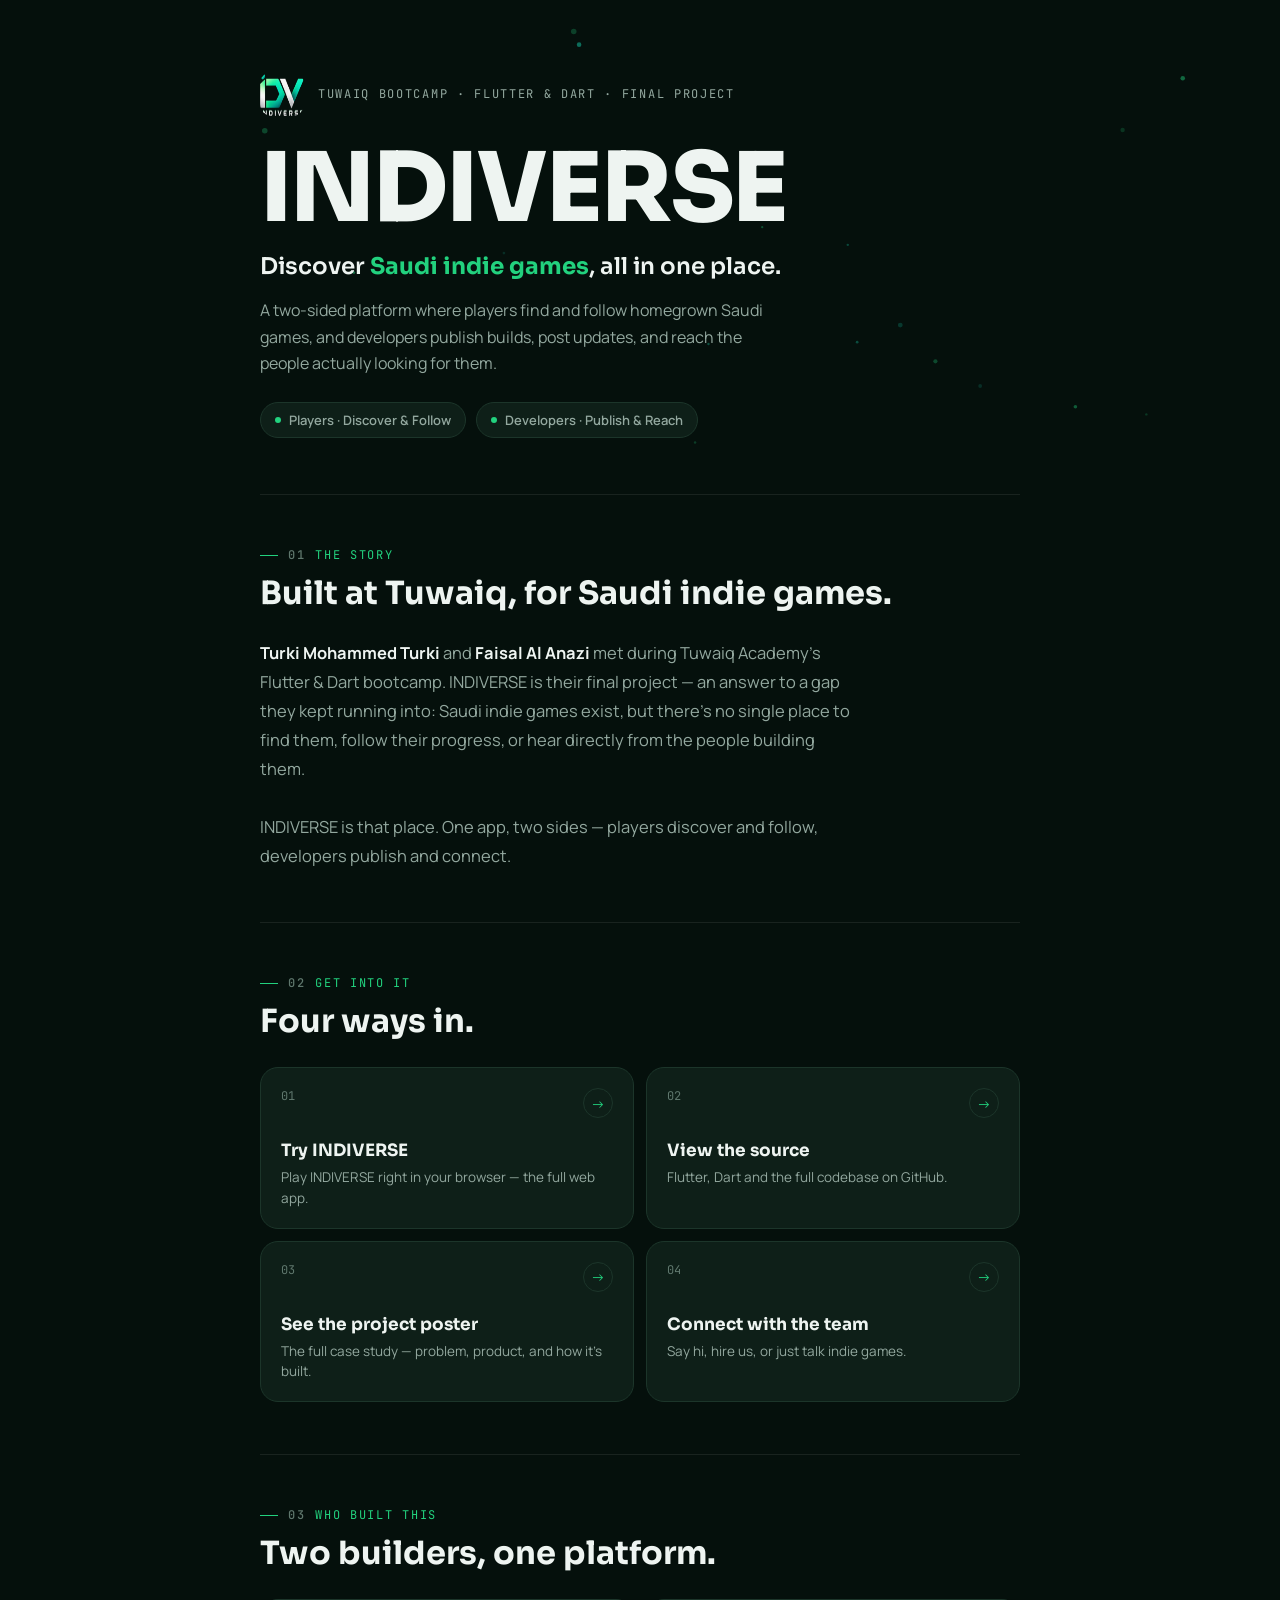
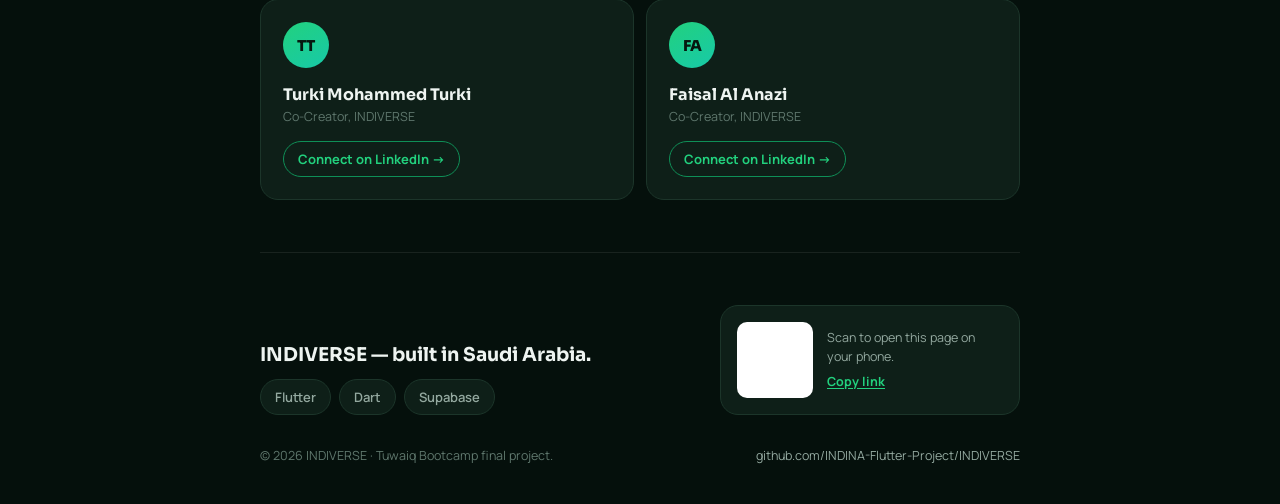
==== indiverse-hub/index.html @ 0fcda3ad "Create index.html" ====
<!doctype html>
<html lang="en">
<head>
<meta charset="UTF-8">
<meta name="viewport" content="width=device-width, initial-scale=1, viewport-fit=cover">
<title>INDIVERSE Hub</title>
<style>
  :root{
    --bg:#05100c;
    --bg-soft:#081712;
    --surface:#0e1f18;
    --surface-2:#132a20;
    --border:#1c352a;
    --border-soft:rgba(255,255,255,.08);
    --text:#eef4f1;
    --text-dim:#93a89f;
    --text-faint:#5f776d;
    --green:#22d17e;
    --green-bright:#3ee896;
    --green-deep:#0e8f57;
    --teal:#17c9a8;
    color-scheme: dark;
  }

  *{box-sizing:border-box;}
  body{
    margin:0;
    background:var(--bg);
    color:var(--text);
    font-family:'Manrope',-apple-system,BlinkMacSystemFont,sans-serif;
    padding-inline:20px;
    overflow-x:hidden;
  }
  img{max-width:100%;display:block;}

  h1,h2,h3{
    font-family:'Sora',-apple-system,sans-serif;
    margin:0;
    text-wrap:balance;
  }
  p{margin:0;}
  a{color:inherit;text-decoration:none;}
  button{font:inherit;color:inherit;background:none;border:none;cursor:pointer;padding:0;}

  .eyebrow{
    font-family:'JetBrains Mono',monospace;
    font-size:12px;
    letter-spacing:.14em;
    text-transform:uppercase;
    color:var(--green);
    display:flex;
    align-items:center;
    gap:10px;
  }
  .eyebrow .num{
    color:var(--text-faint);
    font-weight:500;
  }
  .eyebrow::before{
    content:"";
    width:18px;height:1px;
    background:var(--green);
    display:inline-block;
  }

  .wrap{max-width:760px;margin-inline:auto;}

  /* ---------- HERO ---------- */
  .hero{
    position:relative;
    padding-block:72px 56px;
    min-height:0;
  }
  #particles{
    position:absolute;
    inset:-40px -20px auto -20px;
    height:520px;
    z-index:0;
    pointer-events:none;
  }
  .hero-inner{position:relative;z-index:1;}
  .brand-row{
    display:flex;
    align-items:center;
    gap:14px;
    margin-bottom:28px;
  }
  .brand-row img{width:44px;height:44px;border-radius:12px;}
  .brand-row span{
    font-family:'JetBrains Mono',monospace;
    font-size:12px;
    letter-spacing:.14em;
    text-transform:uppercase;
    color:var(--text-dim);
  }
  .wordmark{
    font-size:clamp(52px,13vw,96px);
    font-weight:800;
    line-height:.94;
    letter-spacing:-.02em;
  }
  .tagline{
    margin-top:18px;
    font-size:clamp(18px,3.6vw,23px);
    font-weight:600;
    color:var(--text);
    font-family:'Sora',sans-serif;
  }
  .tagline b{color:var(--green);font-weight:700;}
  .subhead{
    margin-top:16px;
    max-width:52ch;
    font-size:16px;
    line-height:1.65;
    color:var(--text-dim);
  }
  .hero-chips{
    display:flex;
    flex-wrap:wrap;
    gap:10px;
    margin-top:26px;
  }
  .chip{
    border:1px solid var(--border);
    background:var(--surface);
    border-radius:100px;
    padding:8px 14px;
    font-size:13px;
    font-weight:600;
    color:var(--text-dim);
    display:flex;
    align-items:center;
    gap:8px;
  }
  .chip .dot{width:6px;height:6px;border-radius:50%;background:var(--green);}

  /* ---------- SECTION shell ---------- */
  section{
    padding-block:52px;
    border-top:1px solid var(--border-soft);
  }
  .reveal{
    opacity:0;
    transform:translateY(18px);
    transition:opacity .7s ease, transform .7s ease;
  }
  .reveal.in{opacity:1;transform:translateY(0);}

  .s-head{margin-bottom:26px;}
  .s-head h2{
    font-size:clamp(24px,5vw,32px);
    font-weight:700;
    margin-top:10px;
  }

  /* ---------- STORY ---------- */
  .story-body{
    font-size:16.5px;
    line-height:1.75;
    color:var(--text-dim);
    max-width:60ch;
  }
  .story-body strong{color:var(--text);font-weight:700;}

  /* ---------- LINK GRID ---------- */
  .grid{
    display:grid;
    grid-template-columns:1fr 1fr;
    gap:12px;
  }
  @media (max-width:520px){ .grid{grid-template-columns:1fr;} }

  .card{
    display:block;
    width:100%;
    text-align:left;
    border:1px solid var(--border);
    background:var(--surface);
    border-radius:18px;
    padding:20px;
    transition:border-color .2s ease, transform .2s ease, background .2s ease;
  }
  .card:hover{
    border-color:var(--green-deep);
    background:var(--surface-2);
    transform:translateY(-2px);
  }
  .card-top{
    display:flex;
    justify-content:space-between;
    align-items:flex-start;
    margin-bottom:22px;
  }
  .card-num{
    font-family:'JetBrains Mono',monospace;
    font-size:12px;
    color:var(--text-faint);
  }
  .card-arrow{
    width:30px;height:30px;
    border-radius:50%;
    border:1px solid var(--border);
    display:flex;align-items:center;justify-content:center;
    color:var(--green);
    font-size:14px;
    transition:background .2s ease, border-color .2s ease;
  }
  .card:hover .card-arrow{background:var(--green);border-color:var(--green);color:#06170f;}
  .card h3{font-size:17px;font-weight:700;margin-bottom:6px;}
  .card p{font-size:13.5px;color:var(--text-dim);line-height:1.5;}

  /* ---------- CREATORS ---------- */
  .creators{
    display:grid;
    grid-template-columns:1fr 1fr;
    gap:12px;
  }
  @media (max-width:520px){ .creators{grid-template-columns:1fr;} }
  .creator-card{
    border:1px solid var(--border);
    background:var(--surface);
    border-radius:18px;
    padding:22px;
  }
  .avatar{
    width:46px;height:46px;
    border-radius:50%;
    background:linear-gradient(150deg,var(--green),var(--teal));
    display:flex;align-items:center;justify-content:center;
    font-family:'Sora',sans-serif;
    font-weight:800;
    font-size:15px;
    color:#06170f;
    margin-bottom:16px;
  }
  .creator-card h3{font-size:16px;margin-bottom:3px;}
  .creator-card .role{font-size:12.5px;color:var(--text-faint);margin-bottom:16px;}
  .li-btn{
    display:inline-flex;
    align-items:center;
    gap:7px;
    font-size:13px;
    font-weight:700;
    color:var(--green);
    border:1px solid var(--green-deep);
    border-radius:100px;
    padding:8px 14px;
  }
  .li-btn:hover{background:rgba(34,209,126,.1);}

  /* ---------- FOOTER ---------- */
  footer{
    padding-block:52px 40px;
    border-top:1px solid var(--border-soft);
  }
  .foot-top{
    display:flex;
    flex-wrap:wrap;
    justify-content:space-between;
    align-items:flex-end;
    gap:28px;
    margin-bottom:32px;
  }
  .foot-tag{
    font-family:'Sora',sans-serif;
    font-weight:700;
    font-size:19px;
  }
  .foot-stack{
    display:flex;gap:8px;flex-wrap:wrap;margin-top:12px;
  }
  .qr-card{
    border:1px solid var(--border);
    background:var(--surface);
    border-radius:18px;
    padding:16px;
    display:flex;
    gap:14px;
    align-items:center;
    max-width:300px;
  }
  .qr-box{
    width:76px;height:76px;
    background:#fff;
    border-radius:10px;
    padding:6px;
    flex:none;
  }
  .qr-box canvas,.qr-box img{width:100%;height:100%;}
  .qr-copy{
    font-size:12.5px;
    color:var(--text-dim);
    line-height:1.5;
  }
  .qr-copy button{
    margin-top:6px;
    color:var(--green);
    font-weight:700;
    font-size:12.5px;
    text-decoration:underline;
    text-underline-offset:2px;
  }
  .foot-bottom{
    display:flex;
    justify-content:space-between;
    flex-wrap:wrap;
    gap:10px;
    font-size:12.5px;
    color:var(--text-faint);
  }
  .foot-bottom a{color:var(--text-dim);}
  .foot-bottom a:hover{color:var(--green);}

  /* ---------- POSTER OVERLAY ---------- */
  #posterView{
    position:fixed;
    inset:0;
    background:var(--bg);
    z-index:50;
    overflow-y:auto;
    padding-inline:20px;
  }
  .poster-bar{
    position:sticky;
    top:env(safe-area-inset-top,0px);
    display:flex;
    justify-content:space-between;
    align-items:center;
    padding-block:16px;
    background:var(--bg);
    border-bottom:1px solid var(--border-soft);
    margin-inline:-20px;
    padding-inline:20px;
    z-index:2;
  }
  .bar-btn{
    display:flex;align-items:center;gap:7px;
    font-size:13.5px;font-weight:700;
    border:1px solid var(--border);
    border-radius:100px;
    padding:9px 16px;
  }
  .bar-btn.primary{background:var(--green);border-color:var(--green);color:#06170f;}
  .bar-btn.ghost:hover{border-color:var(--green-deep);}

  .poster-hero{padding-block:36px 24px;text-align:center;}
  .poster-hero img{width:52px;height:52px;border-radius:12px;margin-inline:auto 0;margin-bottom:16px;}
  .poster-word{font-size:clamp(38px,11vw,58px);font-weight:800;letter-spacing:-.02em;}
  .poster-head{
    margin-top:10px;
    font-size:clamp(20px,5vw,27px);
    font-weight:700;
    max-width:20ch;
    margin-inline:auto;
  }
  .poster-head b{color:var(--green);}
  .poster-desc{
    margin-top:14px;
    color:var(--text-dim);
    font-size:14.5px;
    line-height:1.6;
    max-width:44ch;
    margin-inline:auto;
  }

  .phones{
    display:flex;
    gap:14px;
    overflow-x:auto;
    padding-block:28px;
    scrollbar-width:none;
  }
  .phones::-webkit-scrollbar{display:none;}
  .phone{
    flex:none;
    width:150px;
    height:308px;
    border-radius:24px;
    background:#050706;
    border:1px solid var(--border);
    padding:6px;
  }
  .phone img{width:100%;height:100%;border-radius:19px;object-fit:cover;object-position:top center;}

  .poster-feats{
    display:grid;
    grid-template-columns:1fr 1fr;
    gap:10px;
    padding-block:16px 30px;
  }
  .pf{
    border:1px solid var(--border);
    background:var(--surface);
    border-radius:14px;
    padding:14px;
  }
  .pf .pf-t{font-size:13.5px;font-weight:700;margin-bottom:4px;}
  .pf .pf-d{font-size:12px;color:var(--text-dim);line-height:1.5;}

  .poster-cta{
    background:var(--green);
    color:#06170f;
    border-radius:20px;
    padding:30px 22px;
    text-align:center;
    margin-block:8px 40px;
  }
  .poster-cta h3{
    font-size:clamp(24px,7vw,34px);
    font-weight:800;
    letter-spacing:-.01em;
  }
  .poster-cta p{
    margin-top:8px;
    font-size:13.5px;
    font-weight:600;
    opacity:.8;
  }

  @media print{
    body *{visibility:hidden;}
    #posterView, #posterView *{visibility:visible;}
    #posterView{position:static;overflow:visible;}
    .poster-bar{display:none;}
  }

  @media (prefers-reduced-motion:reduce){
    .reveal{transition:none;opacity:1;transform:none;}
  }
</style>

<link rel="preconnect" href="https://fonts.googleapis.com">
<link href="https://fonts.googleapis.com/css2?family=Sora:wght@600;700;800&family=Manrope:wght@400;500;600;700&family=JetBrains+Mono:wght@400;500;600&display=swap" rel="stylesheet">


</head>
<body>
<div class="wrap">

  <!-- HERO -->
  <div class="hero">
    <canvas id="particles"></canvas>
    <div class="hero-inner">
      <div class="brand-row">
        <img src="[data-uri]" alt="INDIVERSE logo" id="logoImg">
        <span>Tuwaiq Bootcamp &middot; Flutter &amp; Dart &middot; Final Project</span>
      </div>
      <h1 class="wordmark">INDIVERSE</h1>
      <p class="tagline">Discover <b>Saudi indie games</b>, all in one place.</p>
      <p class="subhead">A two-sided platform where players find and follow homegrown Saudi games, and developers publish builds, post updates, and reach the people actually looking for them.</p>
      <div class="hero-chips">
        <span class="chip"><span class="dot"></span>Players &middot; Discover &amp; Follow</span>
        <span class="chip"><span class="dot"></span>Developers &middot; Publish &amp; Reach</span>
      </div>
    </div>
  </div>

  <!-- STORY -->
  <section class="reveal" id="story">
    <div class="s-head">
      <div class="eyebrow"><span class="num">01</span>The Story</div>
      <h2>Built at Tuwaiq, for Saudi indie games.</h2>
    </div>
    <p class="story-body">
      <strong>Turki Mohammed Turki</strong> and <strong>Faisal Al Anazi</strong> met during Tuwaiq Academy's Flutter &amp; Dart bootcamp. INDIVERSE is their final project &mdash; an answer to a gap they kept running into: Saudi indie games exist, but there's no single place to find them, follow their progress, or hear directly from the people building them.
      <br><br>
      INDIVERSE is that place. One app, two sides &mdash; players discover and follow, developers publish and connect.
    </p>
  </section>

  <!-- LINKS -->
  <section class="reveal" id="links">
    <div class="s-head">
      <div class="eyebrow"><span class="num">02</span>Get Into It</div>
      <h2>Four ways in.</h2>
    </div>
    <div class="grid">
      <a class="card" href="https://web-five-psi-29.vercel.app/" target="_blank" rel="noopener" id="appLinkCard">
        <div class="card-top"><span class="card-num">01</span><span class="card-arrow">&rarr;</span></div>
        <h3>Try INDIVERSE</h3>
        <p id="appLinkSubtitle">Play INDIVERSE right in your browser &mdash; the full web app.</p>
      </a>
      <a class="card" href="https://github.com/INDINA-Flutter-Project/INDIVERSE" target="_blank" rel="noopener">
        <div class="card-top"><span class="card-num">02</span><span class="card-arrow">&rarr;</span></div>
        <h3>View the source</h3>
        <p>Flutter, Dart and the full codebase on GitHub.</p>
      </a>
      <button class="card" id="openPoster">
        <div class="card-top"><span class="card-num">03</span><span class="card-arrow">&rarr;</span></div>
        <h3>See the project poster</h3>
        <p>The full case study &mdash; problem, product, and how it's built.</p>
      </button>
      <a class="card" href="#creators">
        <div class="card-top"><span class="card-num">04</span><span class="card-arrow">&rarr;</span></div>
        <h3>Connect with the team</h3>
        <p>Say hi, hire us, or just talk indie games.</p>
      </a>
    </div>
  </section>

  <!-- CREATORS -->
  <section class="reveal" id="creators">
    <div class="s-head">
      <div class="eyebrow"><span class="num">03</span>Who Built This</div>
      <h2>Two builders, one platform.</h2>
    </div>
    <div class="creators">
      <div class="creator-card">
        <div class="avatar">TT</div>
        <h3>Turki Mohammed Turki</h3>
        <div class="role">Co-Creator, INDIVERSE</div>
        <a class="li-btn" href="https://www.linkedin.com/in/turki-turki-321b79378/?skipRedirect=true" target="_blank" rel="noopener">Connect on LinkedIn &rarr;</a>
      </div>
      <div class="creator-card">
        <div class="avatar">FA</div>
        <h3>Faisal Al Anazi</h3>
        <div class="role">Co-Creator, INDIVERSE</div>
        <a class="li-btn" href="https://www.linkedin.com/in/faisal-alanazi-5aa50b40b/" target="_blank" rel="noopener">Connect on LinkedIn &rarr;</a>
      </div>
    </div>
  </section>

  <!-- FOOTER -->
  <footer class="reveal">
    <div class="foot-top">
      <div>
        <div class="foot-tag">INDIVERSE &mdash; built in Saudi Arabia.</div>
        <div class="foot-stack">
          <span class="chip">Flutter</span>
          <span class="chip">Dart</span>
          <span class="chip">Supabase</span>
        </div>
      </div>
      <div class="qr-card">
        <div class="qr-box" id="qrBox"></div>
        <div class="qr-copy">
          Scan to open this page on your phone.
          <br>
          <button id="copyLink">Copy link</button>
        </div>
      </div>
    </div>
    <div class="foot-bottom">
      <span>&copy; 2026 INDIVERSE &middot; Tuwaiq Bootcamp final project.</span>
      <a href="https://github.com/INDINA-Flutter-Project/INDIVERSE" target="_blank" rel="noopener">github.com/INDINA-Flutter-Project/INDIVERSE</a>
    </div>
  </footer>
</div>

<!-- POSTER OVERLAY -->
<div id="posterView" hidden>
  <div class="poster-bar no-print">
    <button class="bar-btn ghost" id="closePoster">&larr; Back</button>
    <button class="bar-btn primary" id="printPoster">Download PDF</button>
  </div>
  <div class="poster-hero">
    <img src="[data-uri]" alt="INDIVERSE logo">
    <div class="poster-word">INDIVERSE</div>
    <div class="poster-head">Discover <b>Saudi Indie Games</b>, All In One Place</div>
    <p class="poster-desc">A two-sided mobile platform connecting Saudi indie game developers with the players who want to find them &mdash; built with Flutter, Dart and Supabase.</p>
  </div>
  <div class="phones" id="phoneRow">
    <div class="phone"><img src="" alt="" id="phoneImg1"></div>
    <div class="phone"><img src="" alt="" id="phoneImg2"></div>
    <div class="phone"><img src="" alt="" id="phoneImg3"></div>
  </div>
  <div class="poster-feats">
    <div class="pf"><div class="pf-t">Discover</div><div class="pf-d">Browse and search Saudi indie games in one place.</div></div>
    <div class="pf"><div class="pf-t">Follow</div><div class="pf-d">Track favorite titles and get update notifications.</div></div>
    <div class="pf"><div class="pf-t">Community</div><div class="pf-d">Comment, react, and connect with other players.</div></div>
    <div class="pf"><div class="pf-t">Developer Tools</div><div class="pf-d">Publish builds, post updates, reach real players.</div></div>
  </div>
  <div class="poster-cta">
    <h3>BUILD. PLAY. TOGETHER.</h3>
    <p>Saudi indie games deserve a stage. INDIVERSE is it.</p>
  </div>
</div>

<script src="https://cdnjs.cloudflare.com/ajax/libs/qrcodejs/1.0.0/qrcode.min.js"></script>
<script>
(function(){
  // ---- reveal on scroll ----
  try{
    var els = document.querySelectorAll('.reveal');
    var io = new IntersectionObserver(function(entries){
      entries.forEach(function(e){ if(e.isIntersecting){ e.target.classList.add('in'); } });
    }, {threshold:.15});
    els.forEach(function(el){ io.observe(el); });
  }catch(e){
    document.querySelectorAll('.reveal').forEach(function(el){ el.classList.add('in'); });
  }

  // ---- poster overlay ----
  var poster = document.getElementById('posterView');
  document.getElementById('openPoster').addEventListener('click', function(){
    poster.hidden = false;
    document.body.style.overflow='hidden';
    poster.scrollTop = 0;
  });
  document.getElementById('closePoster').addEventListener('click', function(){
    poster.hidden = true;
    document.body.style.overflow='';
  });
  document.getElementById('printPoster').addEventListener('click', function(){
    window.print();
  });

  // ---- QR code (always points at the page currently being viewed) ----
  try{
    var href = location.href;
    if (window.QRCode){
      new QRCode(document.getElementById('qrBox'), {
        text: href,
        width: 64,
        height: 64,
        colorDark: '#0e3b27',
        colorLight: '#ffffff',
        correctLevel: QRCode.CorrectLevel.M
      });
    }
  }catch(e){}

  // ---- copy link ----
  document.getElementById('copyLink').addEventListener('click', function(btn){
    var button = this;
    var original = button.textContent;
    var done = function(){ button.textContent = 'Copied'; setTimeout(function(){ button.textContent = original; }, 1600); };
    try{
      navigator.clipboard.writeText(location.href).then(done).catch(function(){ done(); });
    }catch(e){ done(); }
  });

  // ---- hero particle canvas ----
  try{
    var canvas = document.getElementById('particles');
    var ctx = canvas.getContext('2d');
    var w,h,dpr = Math.min(window.devicePixelRatio||1, 2);
    function size(){
      w = canvas.clientWidth; h = canvas.clientHeight;
      canvas.width = w*dpr; canvas.height = h*dpr;
      ctx.setTransform(dpr,0,0,dpr,0,0);
    }
    size();
    window.addEventListener('resize', size);
    var colors = ['#22d17e','#17c9a8'];
    var reduced = window.matchMedia && window.matchMedia('(prefers-reduced-motion: reduce)').matches;
    var particles = [];
    for(var i=0;i<26;i++){
      particles.push({
        x: Math.random()*w, y: Math.random()*h,
        r: 1+Math.random()*1.8,
        vy: -(0.15+Math.random()*0.3),
        vx: (Math.random()-.5)*0.2,
        a: .15+Math.random()*.35,
        c: colors[i%2]
      });
    }
    function frame(){
      ctx.clearRect(0,0,w,h);
      particles.forEach(function(p){
        p.y += p.vy; p.x += p.vx;
        if(p.y < -6){ p.y = h+6; p.x = Math.random()*w; }
        ctx.beginPath();
        ctx.fillStyle = p.c;
        ctx.globalAlpha = p.a;
        ctx.arc(p.x,p.y,p.r,0,Math.PI*2);
        ctx.fill();
      });
      ctx.globalAlpha = 1;
      if(!reduced) requestAnimationFrame(frame);
    }
    frame();
  }catch(e){}
})();
</script>

</body>
</html>
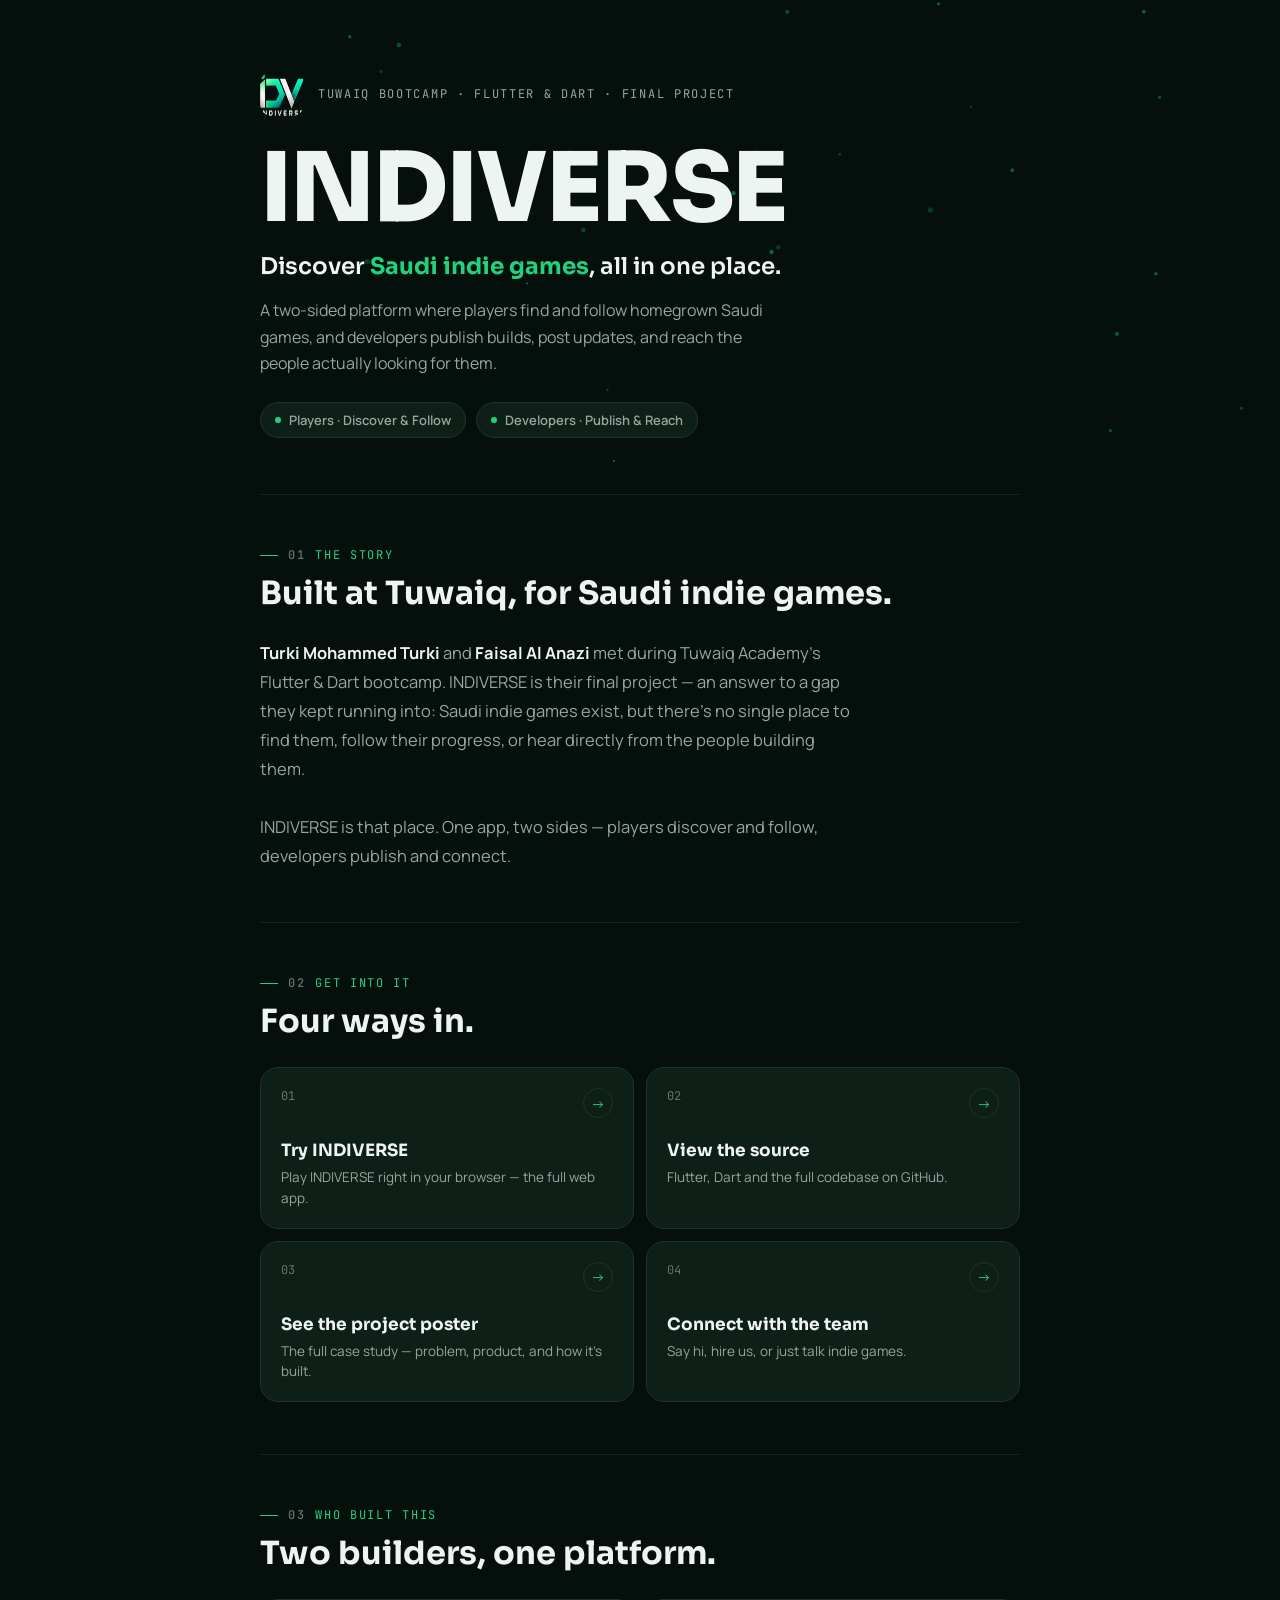
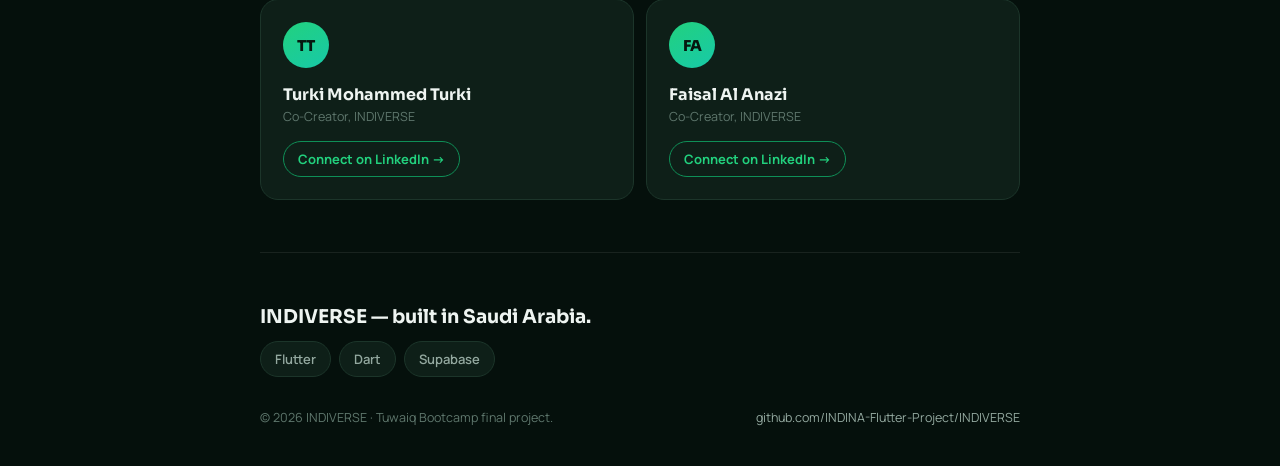
==== commit 7383a2c9: "Update hub poster and remove footer QR" ====
--- a/indiverse-hub/index.html
+++ b/indiverse-hub/index.html
@@ -531,14 +531,6 @@
           <span class="chip">Supabase</span>
         </div>
       </div>
-      <div class="qr-card">
-        <div class="qr-box" id="qrBox"></div>
-        <div class="qr-copy">
-          Scan to open this page on your phone.
-          <br>
-          <button id="copyLink">Copy link</button>
-        </div>
-      </div>
     </div>
     <div class="foot-bottom">
       <span>&copy; 2026 INDIVERSE &middot; Tuwaiq Bootcamp final project.</span>
@@ -551,32 +543,13 @@
 <div id="posterView" hidden>
   <div class="poster-bar no-print">
     <button class="bar-btn ghost" id="closePoster">&larr; Back</button>
-    <button class="bar-btn primary" id="printPoster">Download PDF</button>
+    <a class="bar-btn primary" href="poster.jpg" download="INDIVERSE_Poster.jpg">Download</a>
   </div>
-  <div class="poster-hero">
-    <img src="[data-uri]" alt="INDIVERSE logo">
-    <div class="poster-word">INDIVERSE</div>
-    <div class="poster-head">Discover <b>Saudi Indie Games</b>, All In One Place</div>
-    <p class="poster-desc">A two-sided mobile platform connecting Saudi indie game developers with the players who want to find them &mdash; built with Flutter, Dart and Supabase.</p>
-  </div>
-  <div class="phones" id="phoneRow">
-    <div class="phone"><img src="" alt="" id="phoneImg1"></div>
-    <div class="phone"><img src="" alt="" id="phoneImg2"></div>
-    <div class="phone"><img src="" alt="" id="phoneImg3"></div>
-  </div>
-  <div class="poster-feats">
-    <div class="pf"><div class="pf-t">Discover</div><div class="pf-d">Browse and search Saudi indie games in one place.</div></div>
-    <div class="pf"><div class="pf-t">Follow</div><div class="pf-d">Track favorite titles and get update notifications.</div></div>
-    <div class="pf"><div class="pf-t">Community</div><div class="pf-d">Comment, react, and connect with other players.</div></div>
-    <div class="pf"><div class="pf-t">Developer Tools</div><div class="pf-d">Publish builds, post updates, reach real players.</div></div>
-  </div>
-  <div class="poster-cta">
-    <h3>BUILD. PLAY. TOGETHER.</h3>
-    <p>Saudi indie games deserve a stage. INDIVERSE is it.</p>
+  <div style="padding-block:24px 48px;">
+    <img src="poster.jpg" alt="INDIVERSE project poster" style="width:100%;height:auto;border-radius:14px;border:1px solid var(--border-soft);display:block;">
   </div>
 </div>
 
-<script src="https://cdnjs.cloudflare.com/ajax/libs/qrcodejs/1.0.0/qrcode.min.js"></script>
 <script>
 (function(){
   // ---- reveal on scroll ----
@@ -601,35 +574,6 @@
     poster.hidden = true;
     document.body.style.overflow='';
   });
-  document.getElementById('printPoster').addEventListener('click', function(){
-    window.print();
-  });
-
-  // ---- QR code (always points at the page currently being viewed) ----
-  try{
-    var href = location.href;
-    if (window.QRCode){
-      new QRCode(document.getElementById('qrBox'), {
-        text: href,
-        width: 64,
-        height: 64,
-        colorDark: '#0e3b27',
-        colorLight: '#ffffff',
-        correctLevel: QRCode.CorrectLevel.M
-      });
-    }
-  }catch(e){}
-
-  // ---- copy link ----
-  document.getElementById('copyLink').addEventListener('click', function(btn){
-    var button = this;
-    var original = button.textContent;
-    var done = function(){ button.textContent = 'Copied'; setTimeout(function(){ button.textContent = original; }, 1600); };
-    try{
-      navigator.clipboard.writeText(location.href).then(done).catch(function(){ done(); });
-    }catch(e){ done(); }
-  });
-
   // ---- hero particle canvas ----
   try{
     var canvas = document.getElementById('particles');
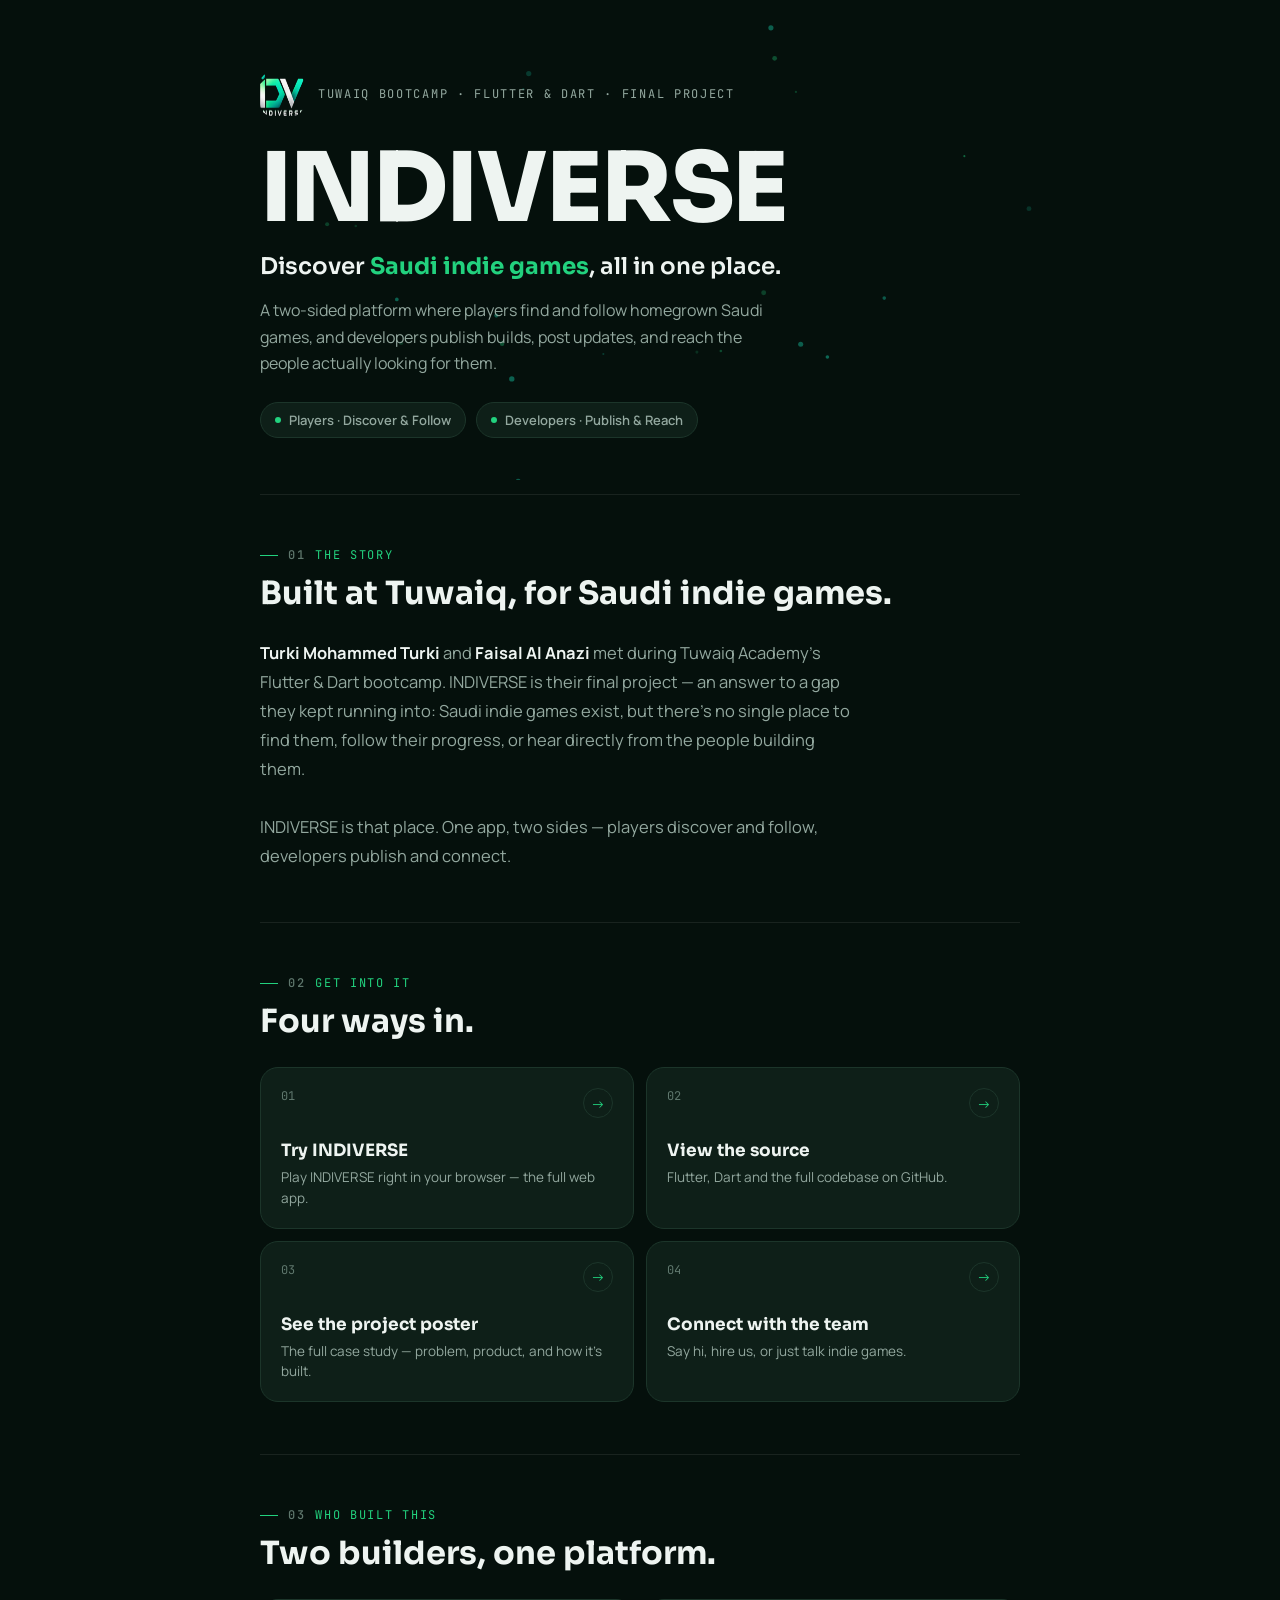
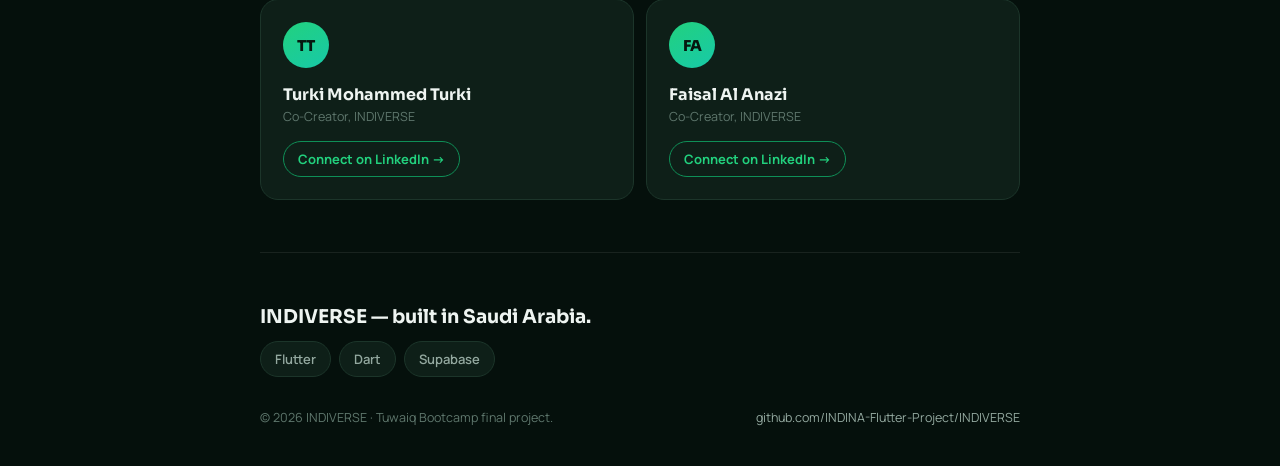
==== commit 2e9a9345: "Update index.html" ====
--- a/indiverse-hub/index.html
+++ b/indiverse-hub/index.html
@@ -23,6 +23,10 @@
   }
 
   *{box-sizing:border-box;}
+  html{
+    overflow-x:hidden;
+    max-width:100%;
+  }
   body{
     margin:0;
     background:var(--bg);
@@ -30,6 +34,7 @@
     font-family:'Manrope',-apple-system,BlinkMacSystemFont,sans-serif;
     padding-inline:20px;
     overflow-x:hidden;
+    max-width:100%;
   }
   img{max-width:100%;display:block;}
 
@@ -74,6 +79,8 @@
   #particles{
     position:absolute;
     inset:-40px -20px auto -20px;
+    width:calc(100% + 40px);
+    max-width:calc(100% + 40px);
     height:520px;
     z-index:0;
     pointer-events:none;
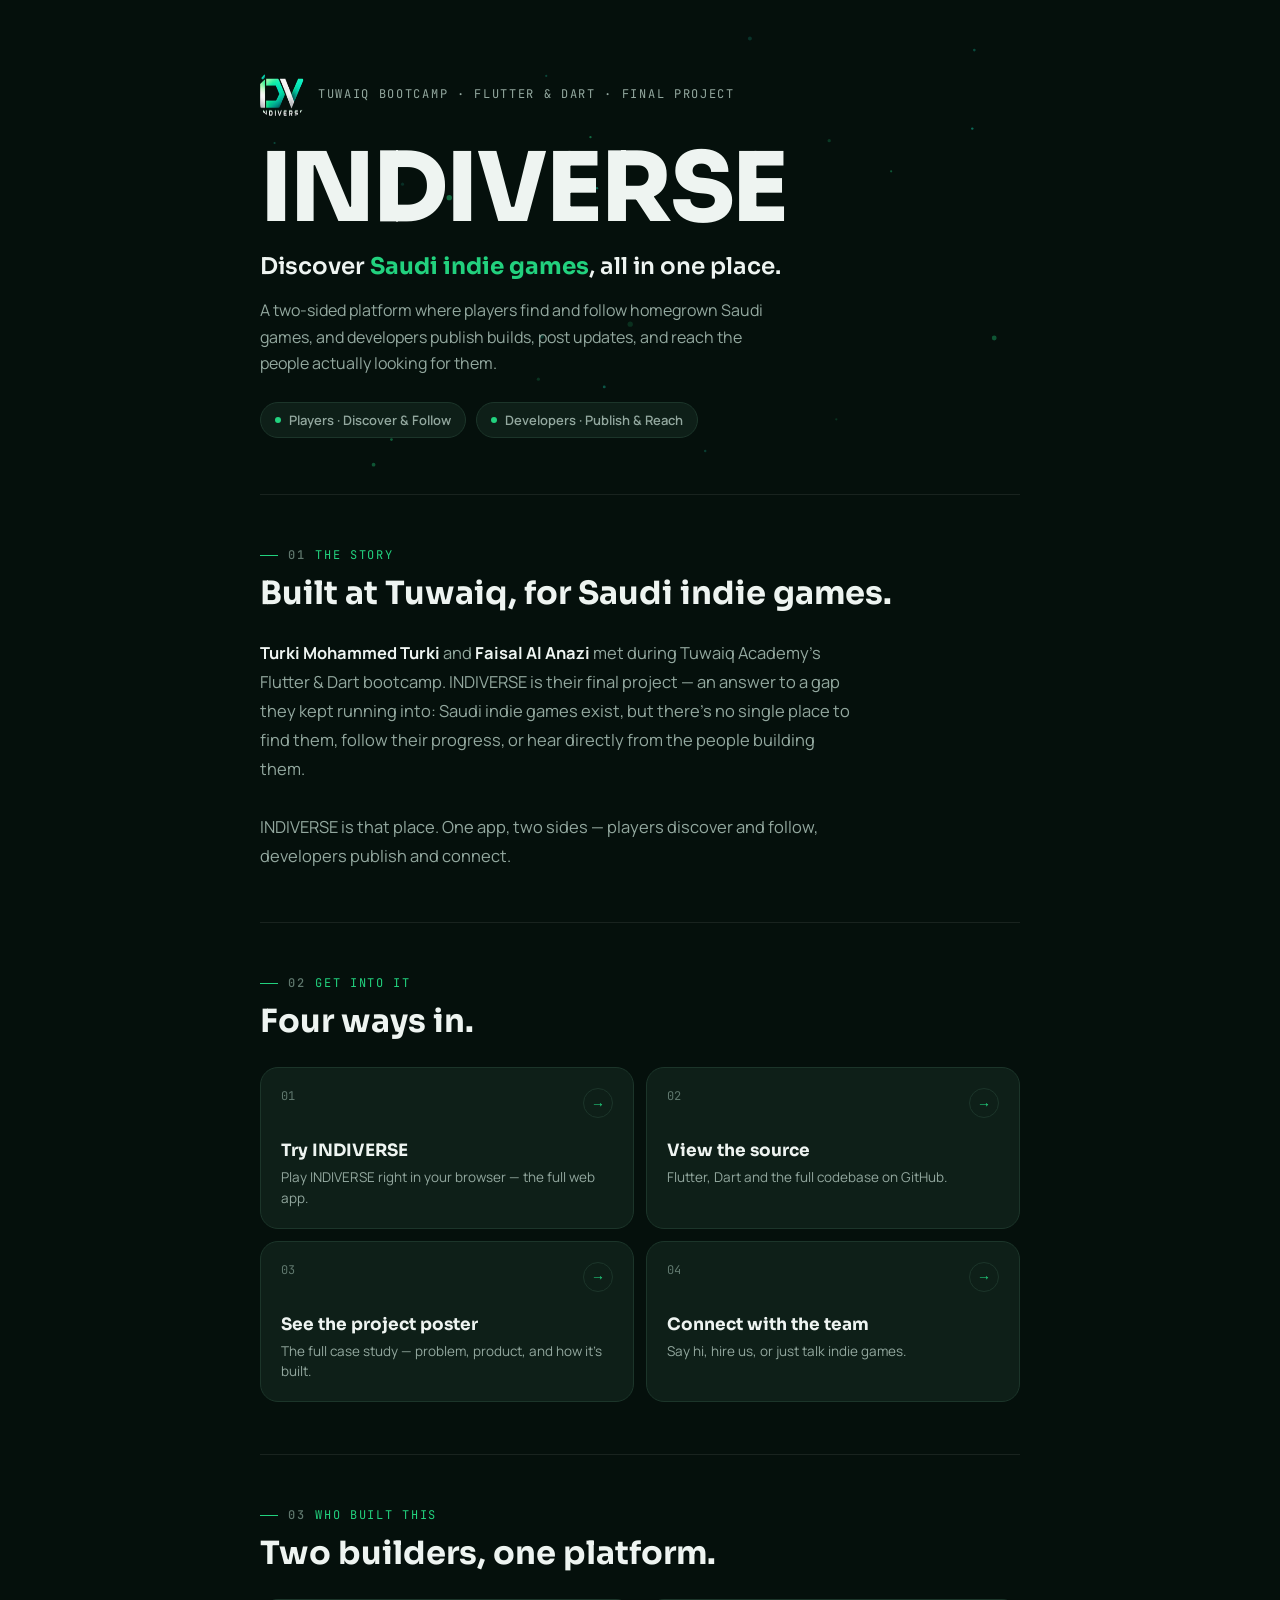
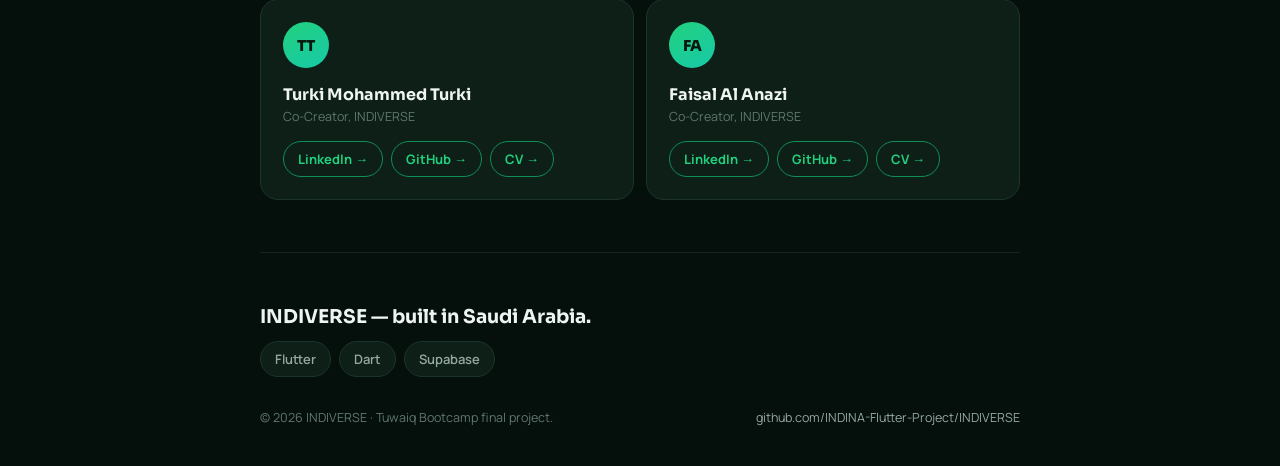
==== commit 7f4c000d: "Fix mobile scroll lag, update poster & add team links" ====
--- a/indiverse-hub/index.html
+++ b/indiverse-hub/index.html
@@ -242,6 +242,11 @@
   }
   .creator-card h3{font-size:16px;margin-bottom:3px;}
   .creator-card .role{font-size:12.5px;color:var(--text-faint);margin-bottom:16px;}
+  .link-row{
+    display:flex;
+    flex-wrap:wrap;
+    gap:8px;
+  }
   .li-btn{
     display:inline-flex;
     align-items:center;
@@ -436,8 +441,8 @@
   }
 </style>
 
-<link rel="preconnect" href="https://fonts.googleapis.com">
-<link href="https://fonts.googleapis.com/css2?family=Sora:wght@600;700;800&family=Manrope:wght@400;500;600;700&family=JetBrains+Mono:wght@400;500;600&display=swap" rel="stylesheet">
+<link rel="preload" as="style" href="fonts.css" onload="this.onload=null;this.rel='stylesheet'">
+<noscript><link rel="stylesheet" href="fonts.css"></noscript>
 
 
 </head>
@@ -516,13 +521,21 @@
         <div class="avatar">TT</div>
         <h3>Turki Mohammed Turki</h3>
         <div class="role">Co-Creator, INDIVERSE</div>
-        <a class="li-btn" href="https://www.linkedin.com/in/turki-turki-321b79378/?skipRedirect=true" target="_blank" rel="noopener">Connect on LinkedIn &rarr;</a>
+        <div class="link-row">
+          <a class="li-btn" href="https://www.linkedin.com/in/turki-turki-321b79378/?skipRedirect=true" target="_blank" rel="noopener">LinkedIn &rarr;</a>
+          <a class="li-btn" href="https://github.com/turki125" target="_blank" rel="noopener">GitHub &rarr;</a>
+          <a class="li-btn" href="Turki_Mohammed_Turki_CV.pdf" target="_blank" rel="noopener">CV &rarr;</a>
+        </div>
       </div>
       <div class="creator-card">
         <div class="avatar">FA</div>
         <h3>Faisal Al Anazi</h3>
         <div class="role">Co-Creator, INDIVERSE</div>
-        <a class="li-btn" href="https://www.linkedin.com/in/faisal-alanazi-5aa50b40b/" target="_blank" rel="noopener">Connect on LinkedIn &rarr;</a>
+        <div class="link-row">
+          <a class="li-btn" href="https://www.linkedin.com/in/faisal-alanazi-5aa50b40b/" target="_blank" rel="noopener">LinkedIn &rarr;</a>
+          <a class="li-btn" href="https://github.com/FaisalAlanazi-1" target="_blank" rel="noopener">GitHub &rarr;</a>
+          <a class="li-btn" href="Faisal_Al_Anazi_CV.pdf" target="_blank" rel="noopener">CV &rarr;</a>
+        </div>
       </div>
     </div>
   </section>
@@ -553,7 +566,7 @@
     <a class="bar-btn primary" href="poster.jpg" download="INDIVERSE_Poster.jpg">Download</a>
   </div>
   <div style="padding-block:24px 48px;">
-    <img src="poster.jpg" alt="INDIVERSE project poster" style="width:100%;height:auto;border-radius:14px;border:1px solid var(--border-soft);display:block;">
+    <img id="posterImg" data-src="poster.jpg" alt="INDIVERSE project poster" style="width:100%;height:auto;border-radius:14px;border:1px solid var(--border-soft);display:block;">
   </div>
 </div>
 
@@ -572,7 +585,9 @@
 
   // ---- poster overlay ----
   var poster = document.getElementById('posterView');
+  var posterImg = document.getElementById('posterImg');
   document.getElementById('openPoster').addEventListener('click', function(){
+    if(posterImg && !posterImg.src){ posterImg.src = posterImg.getAttribute('data-src'); }
     poster.hidden = false;
     document.body.style.overflow='hidden';
     poster.scrollTop = 0;
--- a/indiverse-hub/fonts.css
+++ b/indiverse-hub/fonts.css
@@ -0,0 +1,10 @@
+@font-face{font-family:'Manrope';font-style:normal;font-weight:400;font-display:swap;src:url('fonts/manrope-400.woff2') format('woff2');}
+@font-face{font-family:'Manrope';font-style:normal;font-weight:500;font-display:swap;src:url('fonts/manrope-500.woff2') format('woff2');}
+@font-face{font-family:'Manrope';font-style:normal;font-weight:600;font-display:swap;src:url('fonts/manrope-600.woff2') format('woff2');}
+@font-face{font-family:'Manrope';font-style:normal;font-weight:700;font-display:swap;src:url('fonts/manrope-700.woff2') format('woff2');}
+@font-face{font-family:'Sora';font-style:normal;font-weight:600;font-display:swap;src:url('fonts/sora-600.woff2') format('woff2');}
+@font-face{font-family:'Sora';font-style:normal;font-weight:700;font-display:swap;src:url('fonts/sora-700.woff2') format('woff2');}
+@font-face{font-family:'Sora';font-style:normal;font-weight:800;font-display:swap;src:url('fonts/sora-800.woff2') format('woff2');}
+@font-face{font-family:'JetBrains Mono';font-style:normal;font-weight:400;font-display:swap;src:url('fonts/jbmono-400.woff2') format('woff2');}
+@font-face{font-family:'JetBrains Mono';font-style:normal;font-weight:500;font-display:swap;src:url('fonts/jbmono-500.woff2') format('woff2');}
+@font-face{font-family:'JetBrains Mono';font-style:normal;font-weight:600;font-display:swap;src:url('fonts/jbmono-600.woff2') format('woff2');}
--- a/indiverse-hub/fonts.css
+++ b/indiverse-hub/fonts.css
@@ -0,0 +1,10 @@
+@font-face{font-family:'Manrope';font-style:normal;font-weight:400;font-display:swap;src:url('fonts/manrope-400.woff2') format('woff2');}
+@font-face{font-family:'Manrope';font-style:normal;font-weight:500;font-display:swap;src:url('fonts/manrope-500.woff2') format('woff2');}
+@font-face{font-family:'Manrope';font-style:normal;font-weight:600;font-display:swap;src:url('fonts/manrope-600.woff2') format('woff2');}
+@font-face{font-family:'Manrope';font-style:normal;font-weight:700;font-display:swap;src:url('fonts/manrope-700.woff2') format('woff2');}
+@font-face{font-family:'Sora';font-style:normal;font-weight:600;font-display:swap;src:url('fonts/sora-600.woff2') format('woff2');}
+@font-face{font-family:'Sora';font-style:normal;font-weight:700;font-display:swap;src:url('fonts/sora-700.woff2') format('woff2');}
+@font-face{font-family:'Sora';font-style:normal;font-weight:800;font-display:swap;src:url('fonts/sora-800.woff2') format('woff2');}
+@font-face{font-family:'JetBrains Mono';font-style:normal;font-weight:400;font-display:swap;src:url('fonts/jbmono-400.woff2') format('woff2');}
+@font-face{font-family:'JetBrains Mono';font-style:normal;font-weight:500;font-display:swap;src:url('fonts/jbmono-500.woff2') format('woff2');}
+@font-face{font-family:'JetBrains Mono';font-style:normal;font-weight:600;font-display:swap;src:url('fonts/jbmono-600.woff2') format('woff2');}
